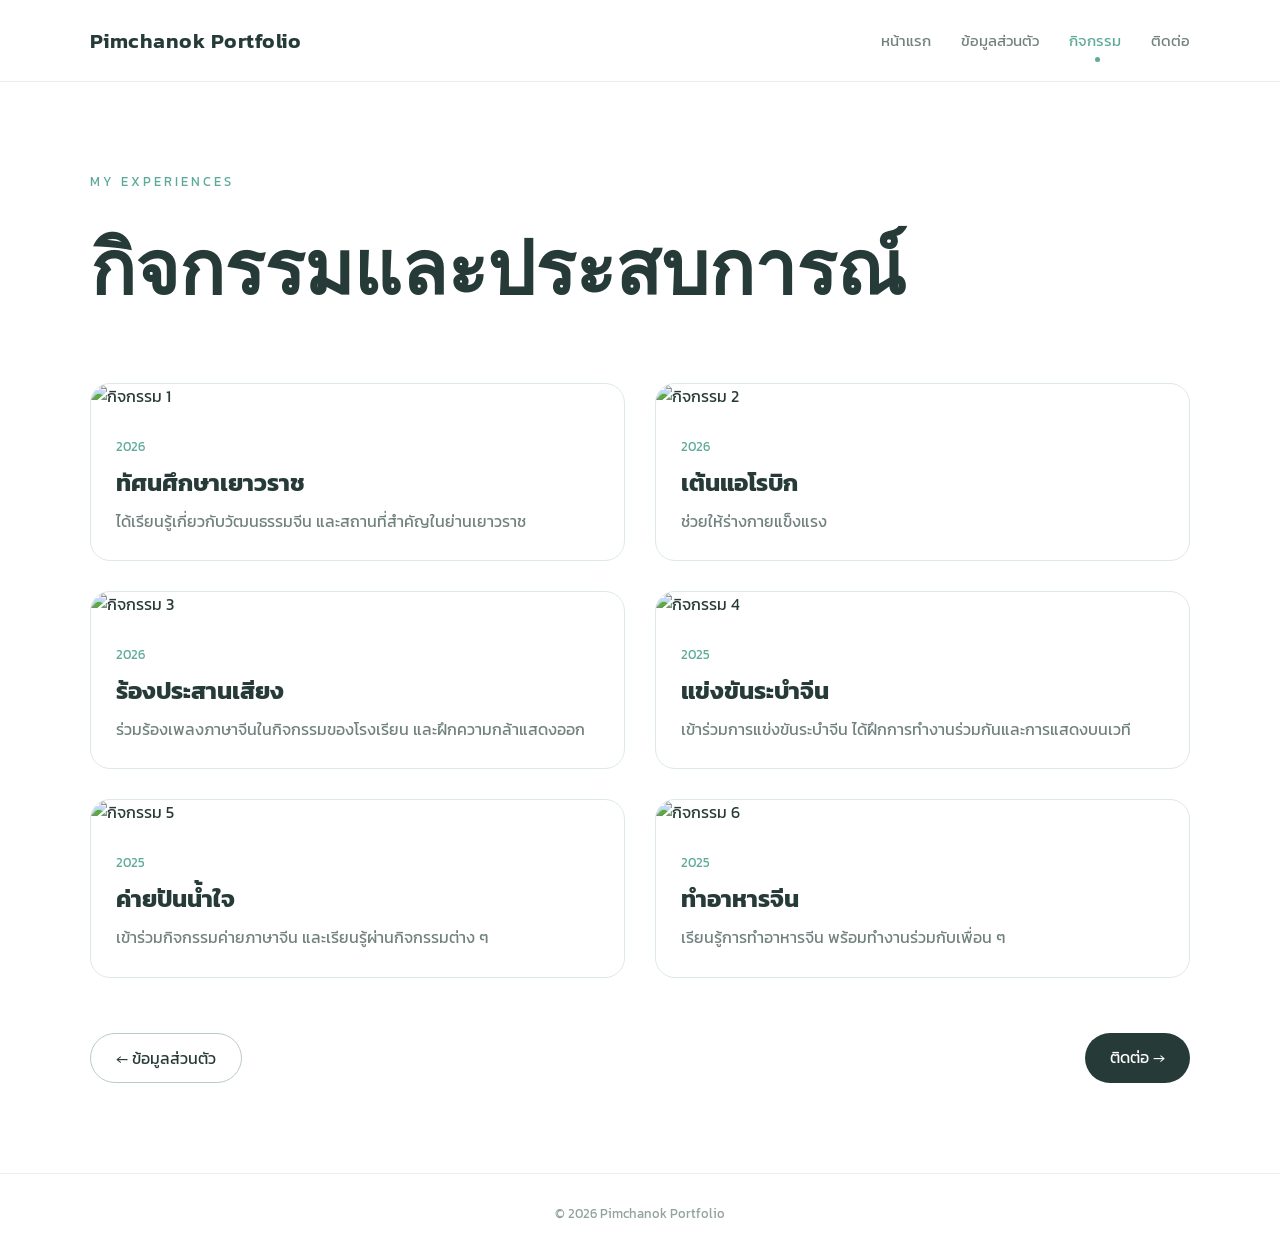
==== activities.html @ 54d32641 "Update activities.html" ====
<!DOCTYPE html>
<html lang="th">
<head>
    <meta charset="UTF-8">
    <meta name="viewport" content="width=device-width, initial-scale=1.0">
    <title>กิจกรรม | Pimchanok</title>
    <link rel="stylesheet" href="style.css">
</head>

<body>

<header>
    <a href="index.html" class="logo">Pimchanok Portfolio</a>

    <nav>
        <a href="index.html">หน้าแรก</a>
        <a href="portfolio.html">ข้อมูลส่วนตัว</a>
        <a href="activities.html" class="active">กิจกรรม</a>
        <a href="contact.html">ติดต่อ</a>
    </nav>
</header>

<main class="page">

    <div class="page-title">
        <p>MY EXPERIENCES</p>
        <h1>กิจกรรมและประสบการณ์</h1>
    </div>

    <section class="activity-grid">

        <article class="activity-card">
            <img src="https://raw.githubusercontent.com/s34680-ctrl/images/main/IMG_0536.jpeg" alt="กิจกรรม 1">
            <div>
                <span>2026</span>
                <h2>ทัศนศึกษาเยาวราช</h2>
                <p>
                    ได้เรียนรู้เกี่ยวกับวัฒนธรรมจีน
                    และสถานที่สำคัญในย่านเยาวราช
                </p>
            </div>
        </article>

        <article class="activity-card">
            <img src="https://raw.githubusercontent.com/s34680-ctrl/images/main/IMG_0575.jpeg" alt="กิจกรรม 2">
            <div>
                <span>2026</span>
                <h2>เต้นแอโรบิก</h2>
                <p>
                   ช่วยให้ร่างกายแข็งแรง
                </p>
            </div>
        </article>

        <article class="activity-card">
            <img src="images/activity3.jpeg" alt="กิจกรรม 3">
            <div>
                <span>2026</span>
                <h2>ร้องประสานเสียง</h2>
                <p>
                    ร่วมร้องเพลงภาษาจีนในกิจกรรมของโรงเรียน
                    และฝึกความกล้าแสดงออก
                </p>
            </div>
        </article>

        <article class="activity-card">
            <img src="images/activity4.jpeg" alt="กิจกรรม 4">
            <div>
                <span>2025</span>
                <h2>แข่งขันระบำจีน</h2>
                <p>
                    เข้าร่วมการแข่งขันระบำจีน
                    ได้ฝึกการทำงานร่วมกันและการแสดงบนเวที
                </p>
            </div>
        </article>

        <article class="activity-card">
            <img src="images/activity5.jpeg" alt="กิจกรรม 5">
            <div>
                <span>2025</span>
                <h2>ค่ายปันนํ้าใจ</h2>
                <p>
                    เข้าร่วมกิจกรรมค่ายภาษาจีน
                    และเรียนรู้ผ่านกิจกรรมต่าง ๆ
                </p>
            </div>
        </article>

        <article class="activity-card">
            <img src="images/activity6.jpeg" alt="กิจกรรม 6">
            <div>
                <span>2025</span>
                <h2>ทำอาหารจีน</h2>
                <p>
                    เรียนรู้การทำอาหารจีน
                    พร้อมทำงานร่วมกับเพื่อน ๆ
                </p>
            </div>
        </article>

    </section>

    <div class="page-buttons">
        <a href="portfolio.html" class="outline-btn">← ข้อมูลส่วนตัว</a>
        <a href="contact.html" class="main-btn">ติดต่อ →</a>
    </div>

</main>

<footer>
    © 2026 Pimchanok Portfolio
</footer>

</body>
</html>
---- style.css ----
@import url('https://fonts.googleapis.com/css2?family=Kanit:wght@300;400;500;600&family=Playfair+Display:wght@500;600;700&display=swap');

:root {
    --mint: #a8ded0;
    --mint-dark: #5eaa99;
    --mint-light: #edf9f6;
    --dark: #263b37;
    --gray: #71817e;
    --white: #ffffff;
}

* {
    margin: 0;
    padding: 0;
    box-sizing: border-box;
}

html {
    scroll-behavior: smooth;
}

body {
    font-family: 'Kanit', sans-serif;
    background: var(--white);
    color: var(--dark);
    min-height: 100vh;
}

/* HEADER */

header {
    width: 100%;
    padding: 25px 7%;
    display: flex;
    align-items: center;
    justify-content: space-between;
    border-bottom: 1px solid #e7efed;
    background: rgba(255,255,255,.9);
    position: sticky;
    top: 0;
    z-index: 10;
    backdrop-filter: blur(10px);
}

.logo {
    color: var(--dark);
    text-decoration: none;
    font-size: 21px;
    font-weight: 600;
    letter-spacing: .5px;
}

nav {
    display: flex;
    gap: 30px;
}

nav a {
    text-decoration: none;
    color: var(--gray);
    font-size: 15px;
    position: relative;
    transition: .3s;
}

nav a:hover,
nav a.active {
    color: var(--mint-dark);
}

nav a.active::after {
    content: "";
    width: 5px;
    height: 5px;
    background: var(--mint-dark);
    border-radius: 50%;
    position: absolute;
    left: 50%;
    bottom: -10px;
}

/* HOME */

.home {
    min-height: calc(100vh - 90px);
    display: flex;
    align-items: center;
}

.hero {
    width: 86%;
    max-width: 1250px;
    margin: auto;
    display: grid;
    grid-template-columns: 1fr 1fr;
    align-items: center;
    gap: 70px;
}

.small-title,
.page-title p {
    color: var(--mint-dark);
    font-size: 13px;
    letter-spacing: 3px;
    margin-bottom: 18px;
}

.hero h1 {
    font-family: 'Playfair Display', serif;
    font-size: clamp(70px, 10vw, 130px);
    line-height: .82;
    font-weight: 600;
    letter-spacing: -5px;
}

.hero h1 span {
    color: var(--mint-dark);
}

.hello {
    font-size: 23px;
    margin-top: 35px;
}

.description {
    color: var(--gray);
    line-height: 1.8;
    max-width: 500px;
    margin: 12px 0 30px;
}

.main-btn,
.outline-btn {
    display: inline-block;
    text-decoration: none;
    padding: 12px 25px;
    border-radius: 30px;
    transition: .3s;
}

.main-btn {
    background: var(--dark);
    color: white;
}

.main-btn:hover {
    background: var(--mint-dark);
    transform: translateY(-3px);
}

.outline-btn {
    color: var(--dark);
    border: 1px solid #b9cbc7;
}

.outline-btn:hover {
    border-color: var(--mint-dark);
    color: var(--mint-dark);
}

/* PROFILE */

.profile-area {
    display: flex;
    justify-content: center;
    align-items: center;
    position: relative;
}

.circle {
    width: min(400px, 75vw);
    height: min(400px, 75vw);
    border-radius: 50%;
    padding: 13px;
    background: var(--mint-light);
    border: 1px solid var(--mint);
    animation: floating 4s ease-in-out infinite;
}

.circle img {
    width: 100%;
    height: 100%;
    border-radius: 50%;
    object-fit: cover;
}

.circle-text {
    position: absolute;
    right: 0;
    bottom: 20px;
    background: white;
    border: 1px solid var(--mint);
    padding: 12px 18px;
    border-radius: 30px;
    font-size: 12px;
    letter-spacing: 2px;
}

/* PAGE */

.page {
    width: 86%;
    max-width: 1150px;
    margin: auto;
    padding: 90px 0;
}

.page-title {
    margin-bottom: 55px;
}

.page-title h1 {
    font-family: 'Playfair Display', serif;
    font-size: clamp(45px, 7vw, 75px);
}

/* ABOUT */

.about-box {
    display: grid;
    grid-template-columns: 350px 1fr;
    gap: 60px;
    align-items: center;
    margin-bottom: 80px;
}

.about-photo img {
    width: 100%;
    aspect-ratio: 1;
    object-fit: cover;
    border-radius: 20px;
}

.about-content h2,
.simple-section h2 {
    font-size: 28px;
    margin-bottom: 18px;
}

.about-content > p,
.simple-section > p {
    color: var(--gray);
    line-height: 1.9;
}

.info {
    margin-top: 25px;
    padding: 20px;
    background: var(--mint-light);
    border-radius: 15px;
}

.info p {
    margin: 7px 0;
}

/* SKILLS */

.simple-section {
    margin-bottom: 70px;
}

.skills {
    display: grid;
    grid-template-columns: repeat(4, 1fr);
    gap: 18px;
}

.skill-card {
    padding: 28px;
    border: 1px solid #dce9e6;
    border-radius: 18px;
    transition: .3s;
}

.skill-card:hover {
    transform: translateY(-8px);
    border-color: var(--mint);
    box-shadow: 0 15px 35px rgba(70,120,110,.1);
}

.skill-card span {
    color: var(--mint-dark);
    font-size: 13px;
}

.skill-card h3 {
    margin: 25px 0 8px;
}

.skill-card p {
    color: var(--gray);
    font-size: 14px;
    line-height: 1.7;
}

/* ACTIVITIES */

.activity-grid {
    display: grid;
    grid-template-columns: repeat(2, 1fr);
    gap: 30px;
}

.activity-card {
    border: 1px solid #dce9e6;
    border-radius: 20px;
    overflow: hidden;
    background: white;
    transition: .35s;
}

.activity-card:hover {
    transform: translateY(-7px);
    box-shadow: 0 18px 40px rgba(60,100,90,.12);
}

.activity-card img {
    width: 100%;
    height: 280px;
    object-fit: cover;
}

.activity-card div {
    padding: 25px;
}

.activity-card span {
    color: var(--mint-dark);
    font-size: 13px;
}

.activity-card h2 {
    margin: 8px 0;
}

.activity-card p {
    color: var(--gray);
    line-height: 1.7;
}

/* CONTACT */

.contact-box {
    background: var(--mint-light);
    padding: 55px;
    border-radius: 25px;
}

.contact-intro {
    text-align: center;
    margin-bottom: 40px;
}

.contact-intro h2 {
    font-family: 'Playfair Display', serif;
    font-size: 35px;
    margin-bottom: 10px;
}

.contact-intro p {
    color: var(--gray);
}

.contact-grid {
    display: grid;
    grid-template-columns: repeat(3, 1fr);
    gap: 18px;
}

.contact-item {
    background: white;
    border-radius: 15px;
    padding: 25px;
    text-align: center;
}

.contact-item span {
    display: block;
    color: var(--mint-dark);
    font-size: 20px;
    margin-bottom: 10px;
}

.contact-item h3 {
    margin-bottom: 5px;
}

.contact-item p {
    color: var(--gray);
    font-size: 14px;
}

/* BUTTONS */

.page-buttons {
    display: flex;
    justify-content: space-between;
    margin-top: 55px;
}

/* FOOTER */

footer {
    text-align: center;
    padding: 30px;
    color: #93a39f;
    font-size: 13px;
    border-top: 1px solid #e7efed;
}

/* ANIMATION */

.hero-text,
.page-title,
.about-box,
.activity-card,
.contact-box {
    animation: fadeUp .8s ease both;
}

@keyframes fadeUp {
    from {
        opacity: 0;
        transform: translateY(25px);
    }

    to {
        opacity: 1;
        transform: translateY(0);
    }
}

@keyframes floating {
    0%,100% {
        transform: translateY(0);
    }

    50% {
        transform: translateY(-12px);
    }
}

/* MOBILE */

@media (max-width: 800px) {

    header {
        padding: 20px;
        flex-direction: column;
        gap: 15px;
    }

    nav {
        gap: 15px;
        flex-wrap: wrap;
        justify-content: center;
    }

    .hero {
        grid-template-columns: 1fr;
        text-align: center;
        padding: 60px 0;
    }

    .description {
        margin-left: auto;
        margin-right: auto;
    }

    .profile-area {
        order: -1;
    }

    .circle {
        width: 280px;
        height: 280px;
    }

    .about-box {
        grid-template-columns: 1fr;
    }

    .skills {
        grid-template-columns: 1fr 1fr;
    }

    .activity-grid {
        grid-template-columns: 1fr;
    }

    .contact-grid {
        grid-template-columns: 1fr 1fr;
    }

    .contact-box {
        padding: 25px;
    }
}

@media (max-width: 500px) {

    .hero h1 {
        font-size: 65px;
    }

    .page {
        padding: 60px 0;
    }

    .skills,
    .contact-grid {
        grid-template-columns: 1fr;
    }

    .page-buttons {
        flex-direction: column;
        gap: 15px;
    }

    .page-buttons a {
        text-align: center;
    }
}
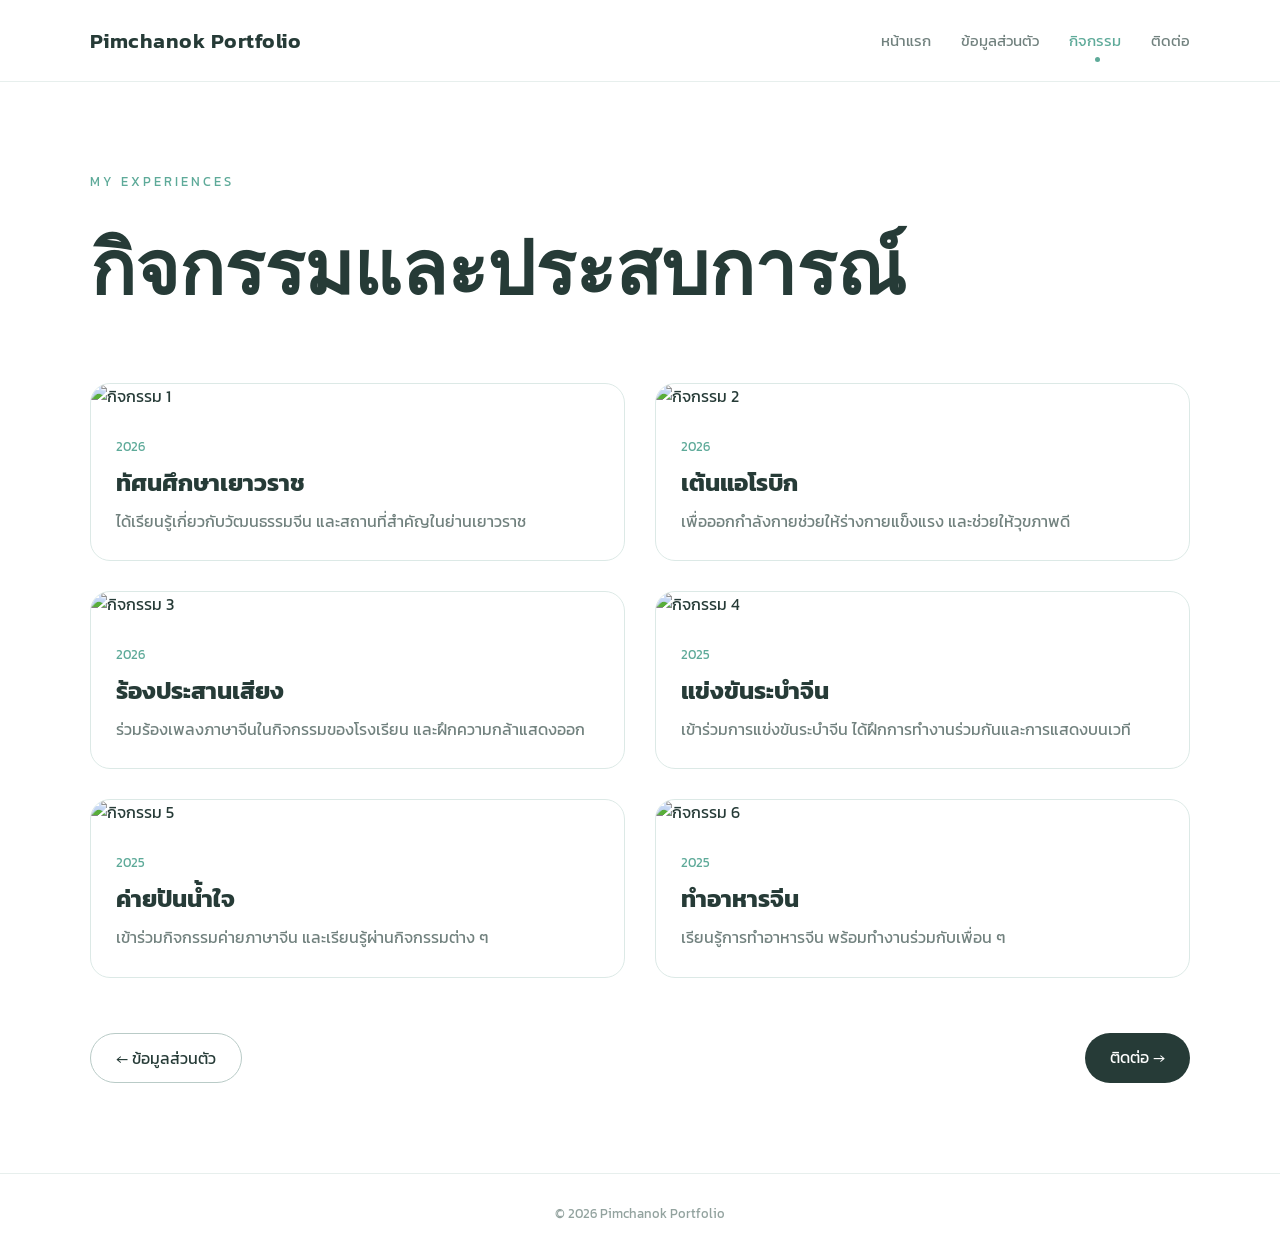
==== commit 0ed8344a: "Update activities.html" ====
--- a/activities.html
+++ b/activities.html
@@ -47,13 +47,14 @@
                 <span>2026</span>
                 <h2>เต้นแอโรบิก</h2>
                 <p>
-                   ช่วยให้ร่างกายแข็งแรง
+                   เพื่อออกกำลังกายช่วยให้ร่างกายแข็งแรง
+                    และช่วยให้วุขภาพดี
                 </p>
             </div>
         </article>
 
         <article class="activity-card">
-            <img src="images/activity3.jpeg" alt="กิจกรรม 3">
+            <img src="https://raw.githubusercontent.com/s34680-ctrl/images/main/IMG_0537.jpeg" alt="กิจกรรม 3">
             <div>
                 <span>2026</span>
                 <h2>ร้องประสานเสียง</h2>
@@ -65,7 +66,7 @@
         </article>
 
         <article class="activity-card">
-            <img src="images/activity4.jpeg" alt="กิจกรรม 4">
+            <img src="https://raw.githubusercontent.com/s34680-ctrl/images/main/IMG_0532.jpeg" alt="กิจกรรม 4">
             <div>
                 <span>2025</span>
                 <h2>แข่งขันระบำจีน</h2>
@@ -77,7 +78,7 @@
         </article>
 
         <article class="activity-card">
-            <img src="images/activity5.jpeg" alt="กิจกรรม 5">
+            <img src="https://raw.githubusercontent.com/s34680-ctrl/images/main/A2BE0F94-9C6A-4897-A56D-636F314B5789.jpeg" alt="กิจกรรม 5">
             <div>
                 <span>2025</span>
                 <h2>ค่ายปันนํ้าใจ</h2>
@@ -89,7 +90,7 @@
         </article>
 
         <article class="activity-card">
-            <img src="images/activity6.jpeg" alt="กิจกรรม 6">
+            <img src="https://raw.githubusercontent.com/s34680-ctrl/images/main/IMG_0539.jpeg" alt="กิจกรรม 6">
             <div>
                 <span>2025</span>
                 <h2>ทำอาหารจีน</h2>
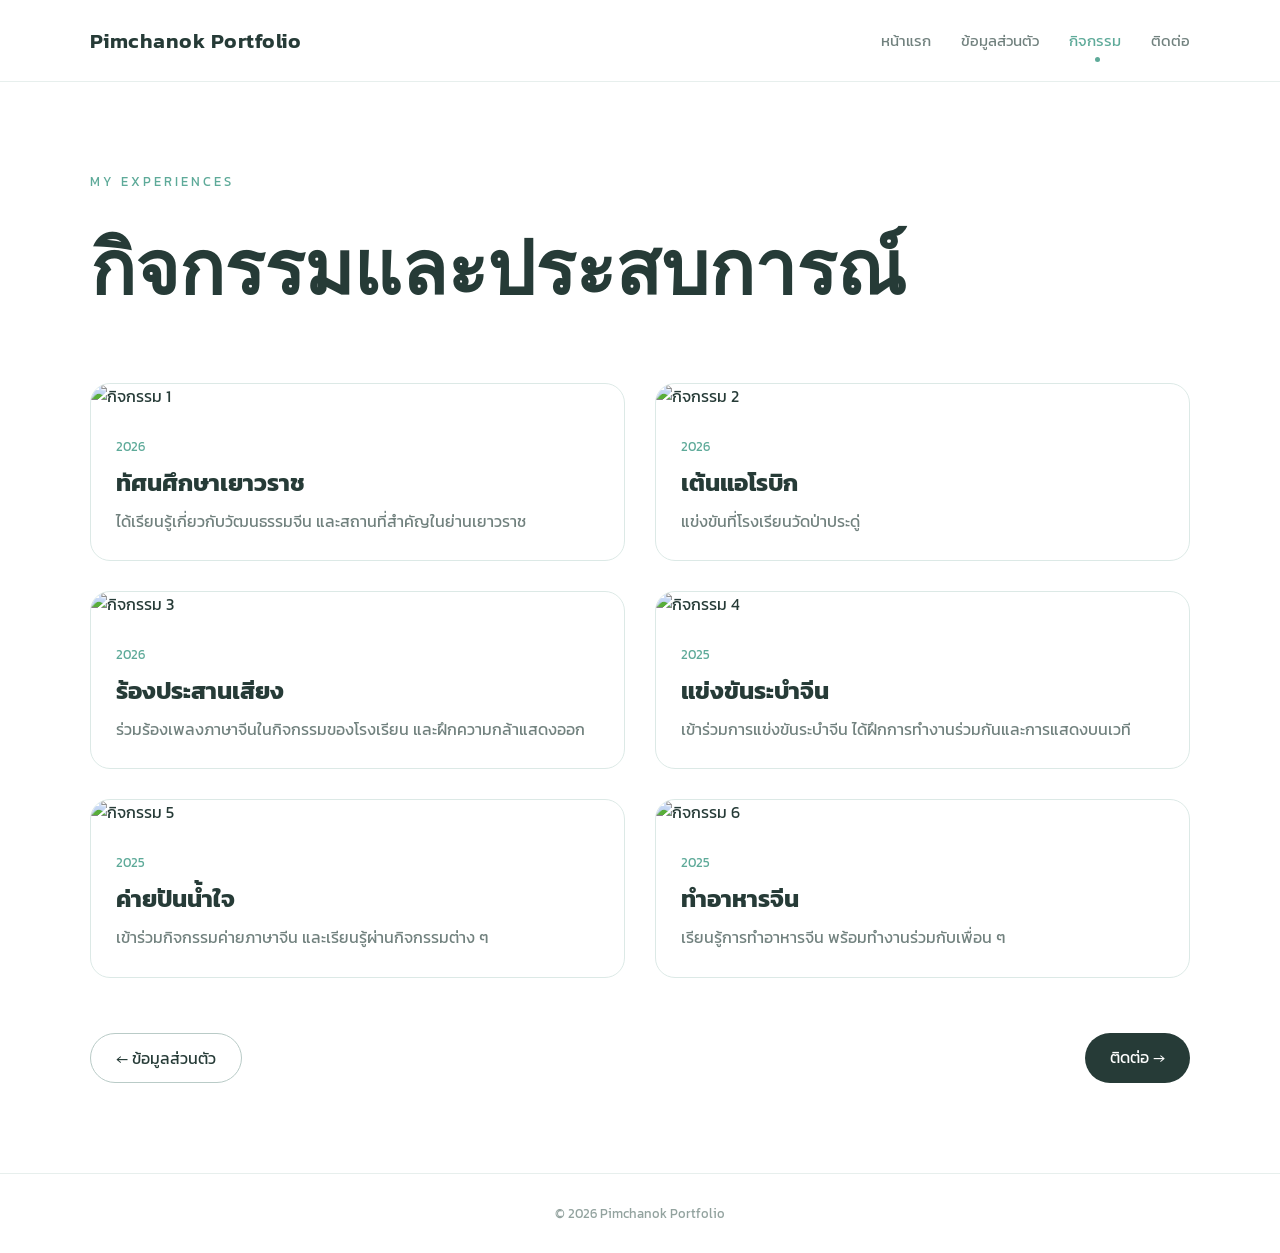
==== commit 65eeb23e: "Update activities.html" ====
--- a/activities.html
+++ b/activities.html
@@ -47,8 +47,7 @@
                 <span>2026</span>
                 <h2>เต้นแอโรบิก</h2>
                 <p>
-                   เพื่อออกกำลังกายช่วยให้ร่างกายแข็งแรง
-                    และช่วยให้วุขภาพดี
+                   แข่งขันที่โรงเรียนวัดป่าประดู่
                 </p>
             </div>
         </article>
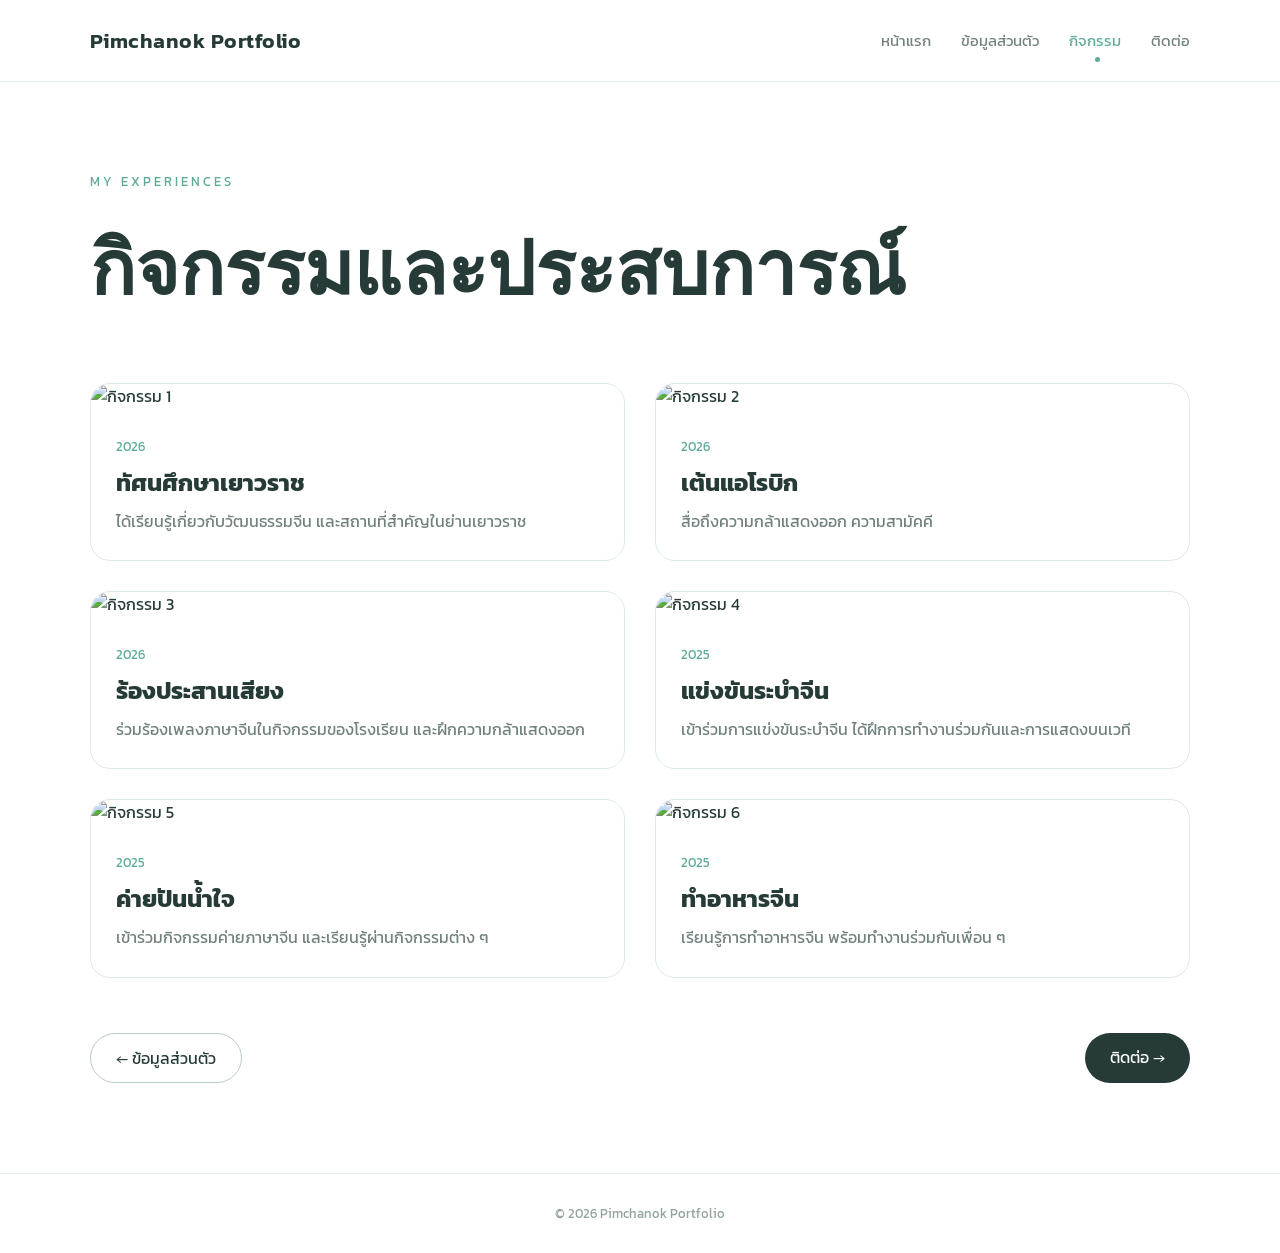
==== commit b7efbf1e: "Update activities.html" ====
--- a/activities.html
+++ b/activities.html
@@ -47,7 +47,8 @@
                 <span>2026</span>
                 <h2>เต้นแอโรบิก</h2>
                 <p>
-                   แข่งขันที่โรงเรียนวัดป่าประดู่
+                 สื่อถึงความกล้าแสดงออก 
+                    ความสามัคคี 
                 </p>
             </div>
         </article>
